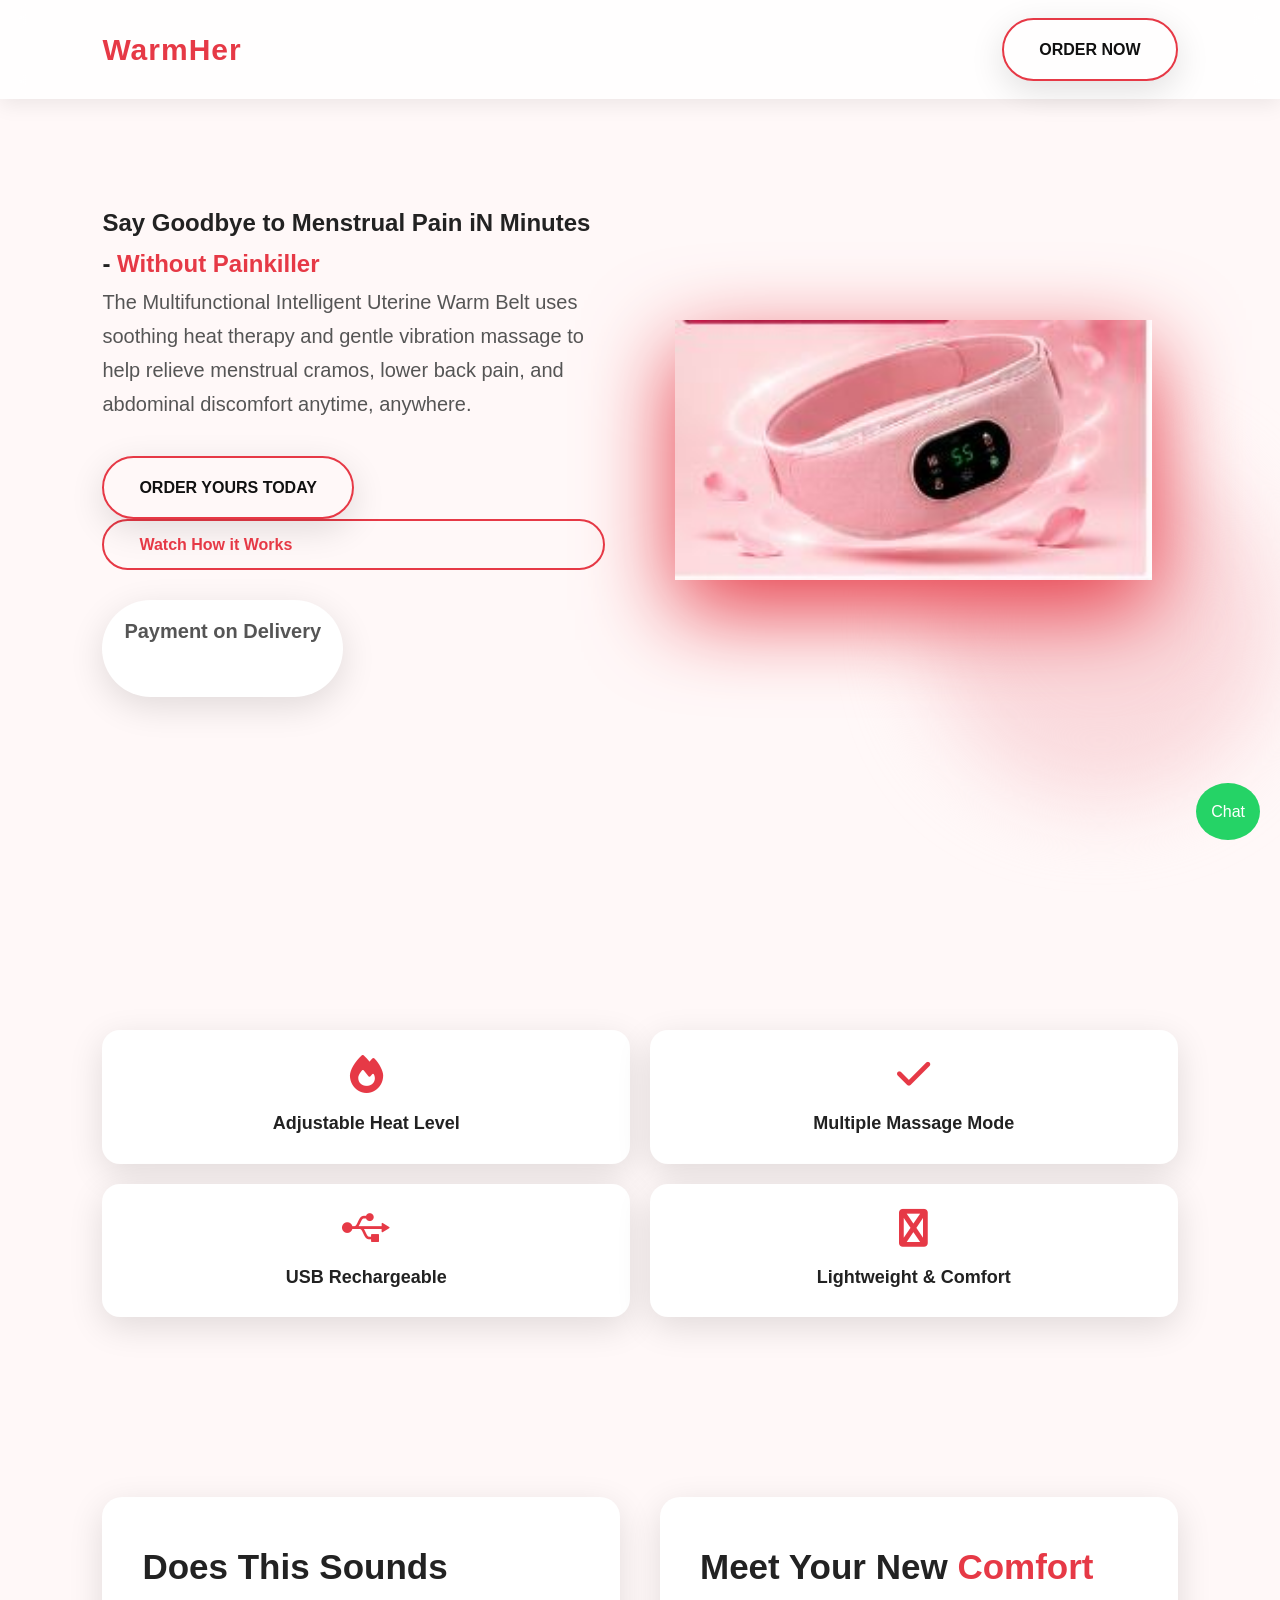
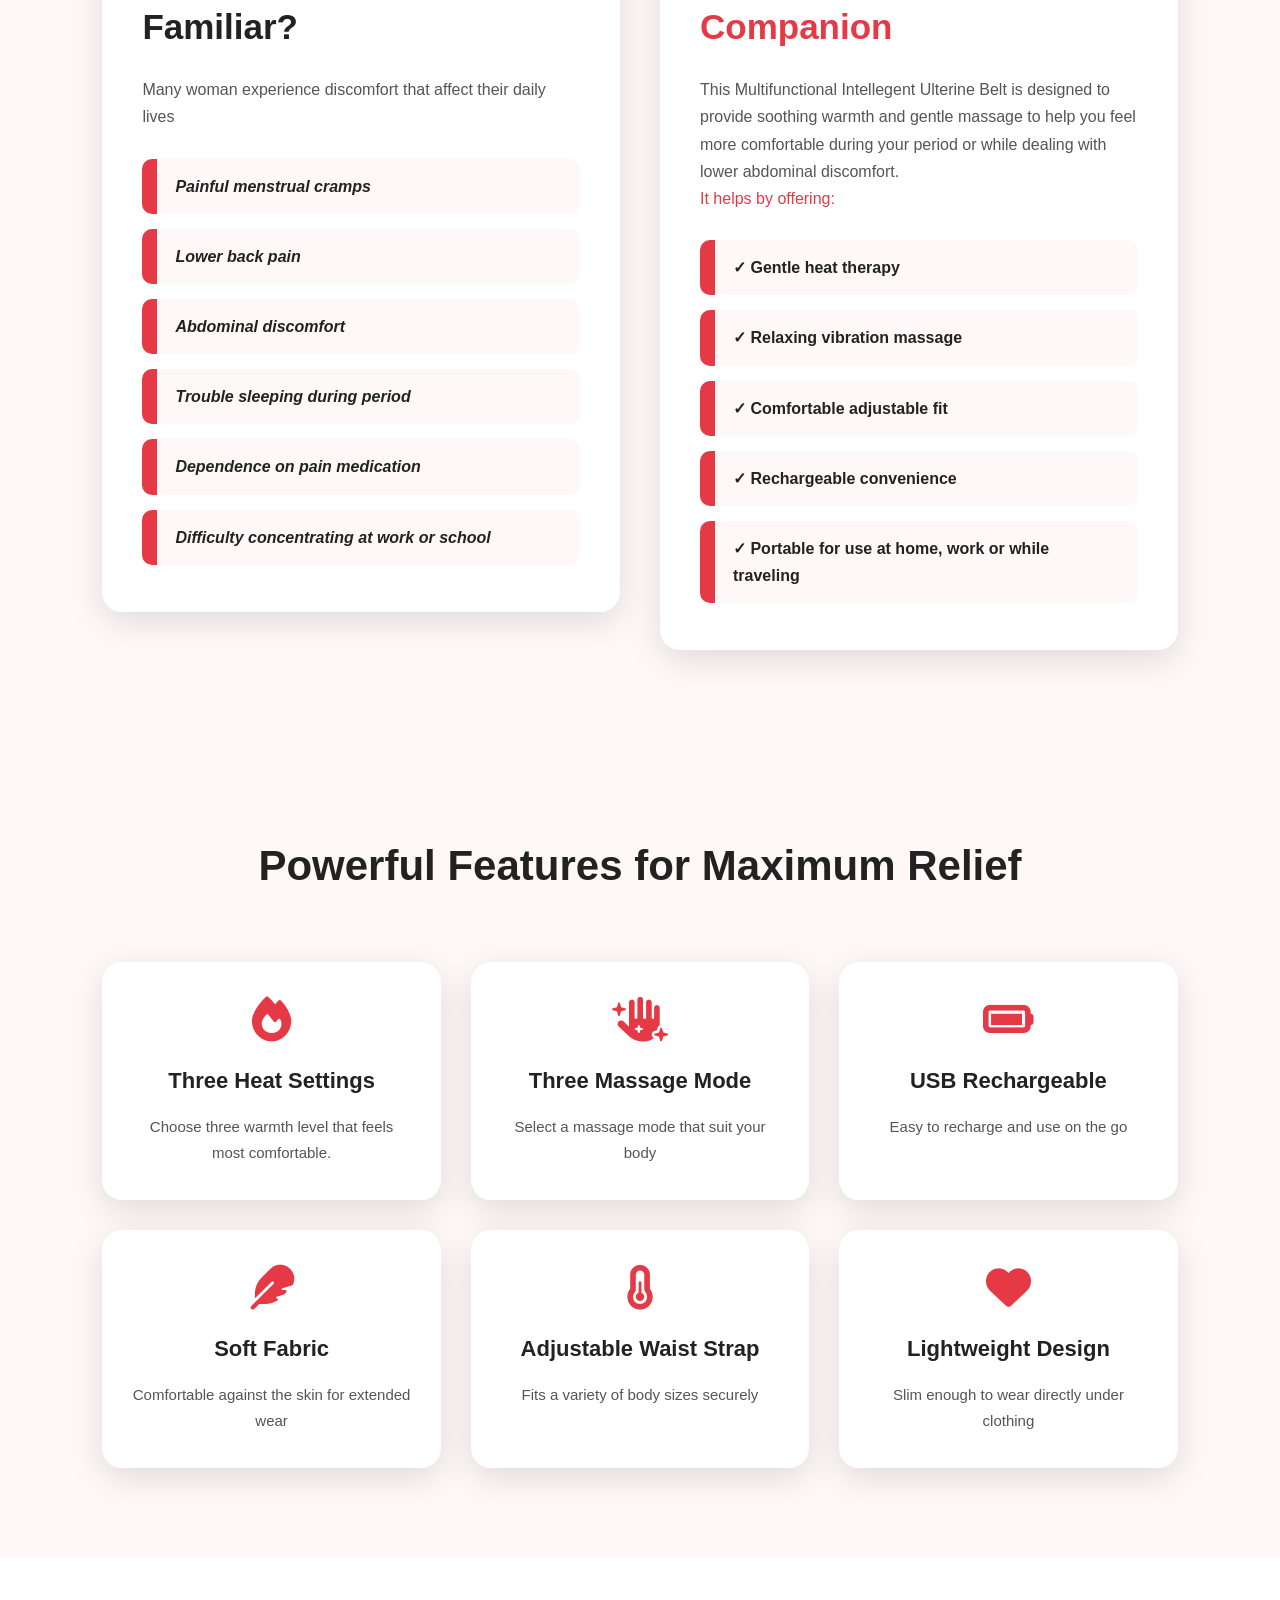
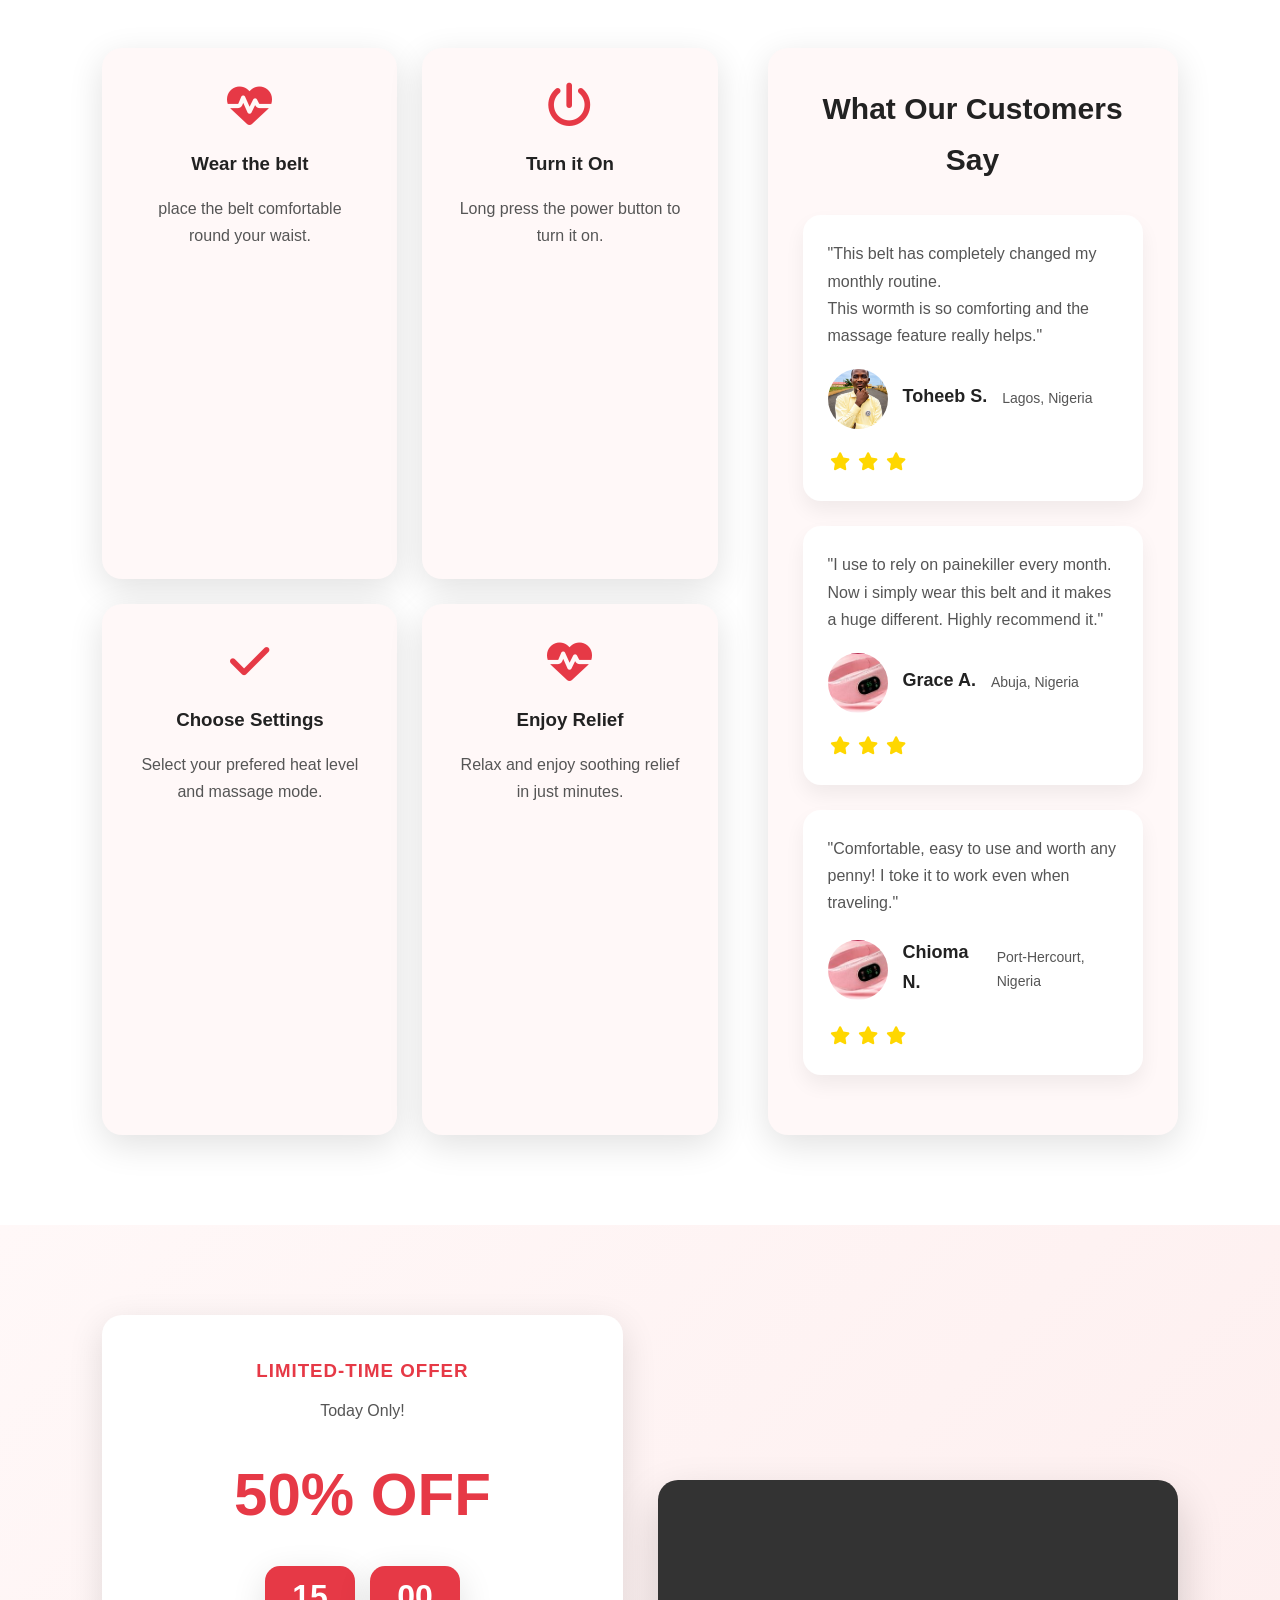
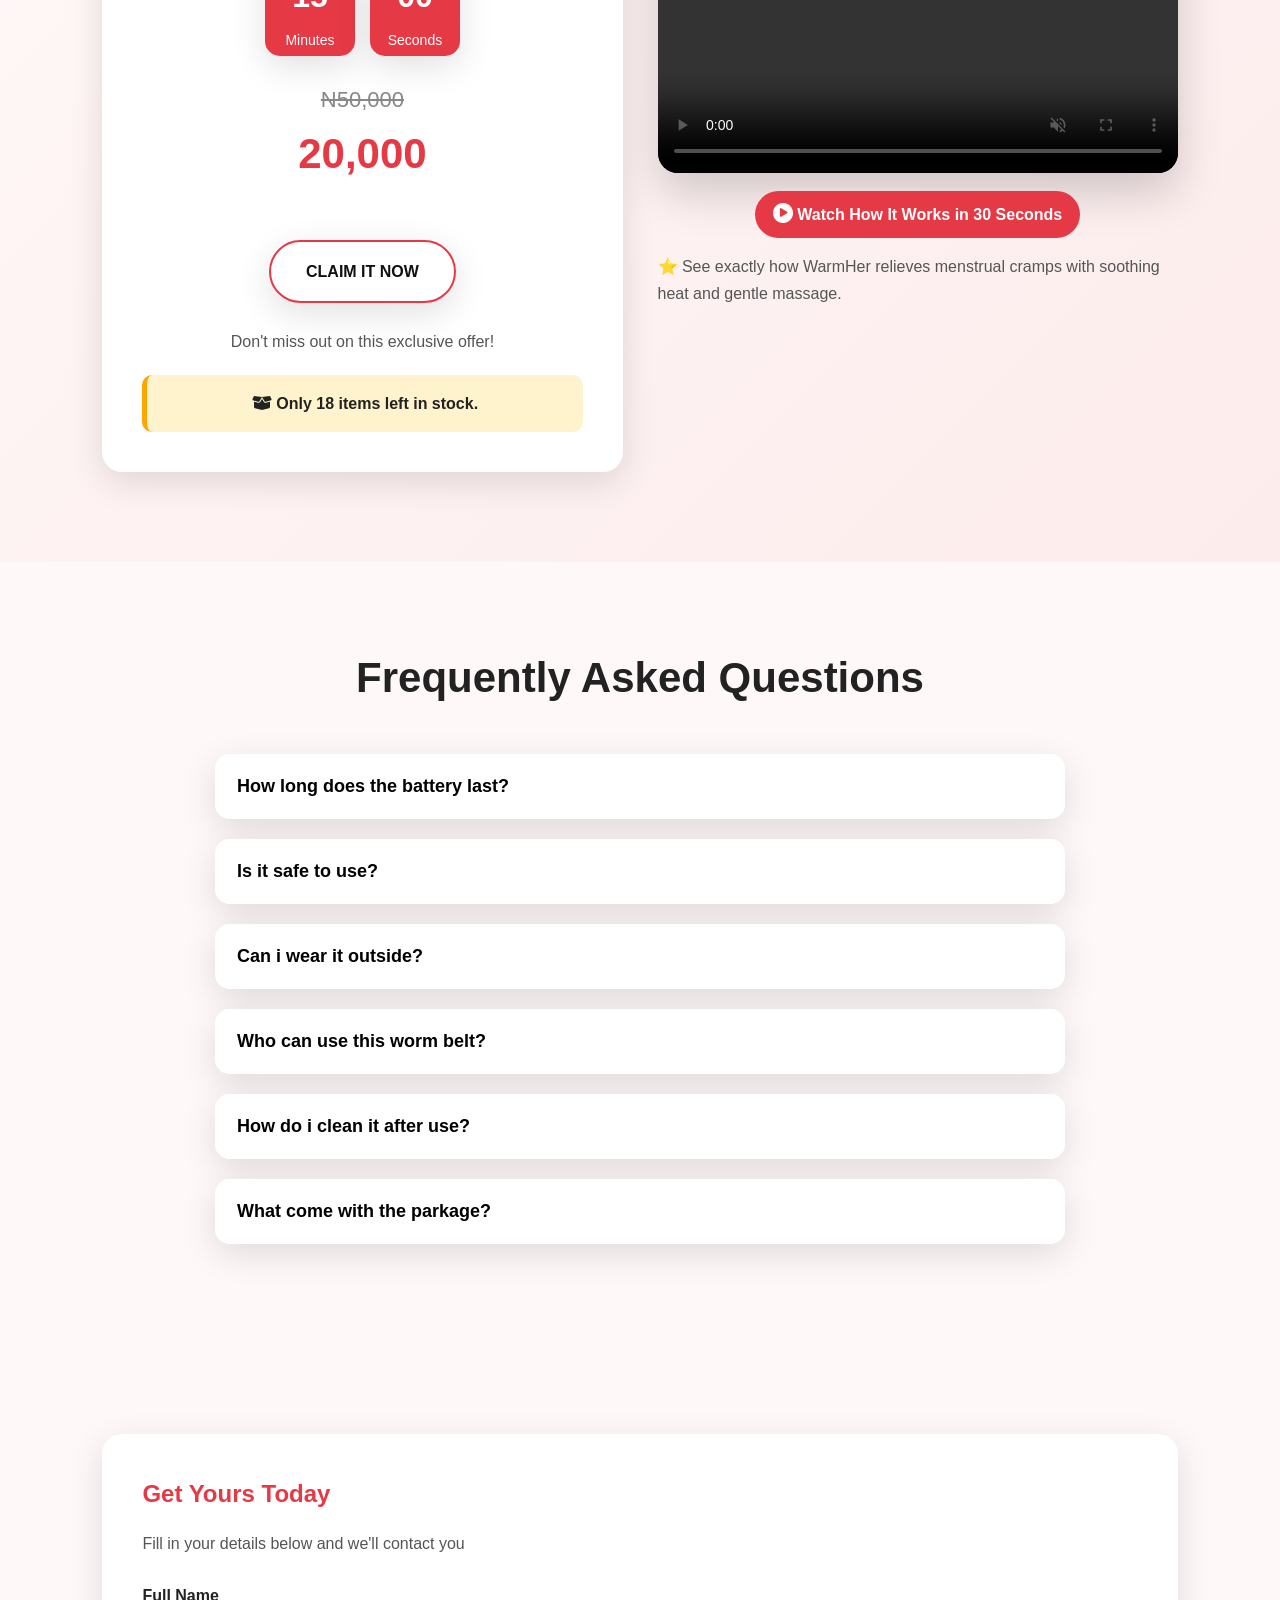
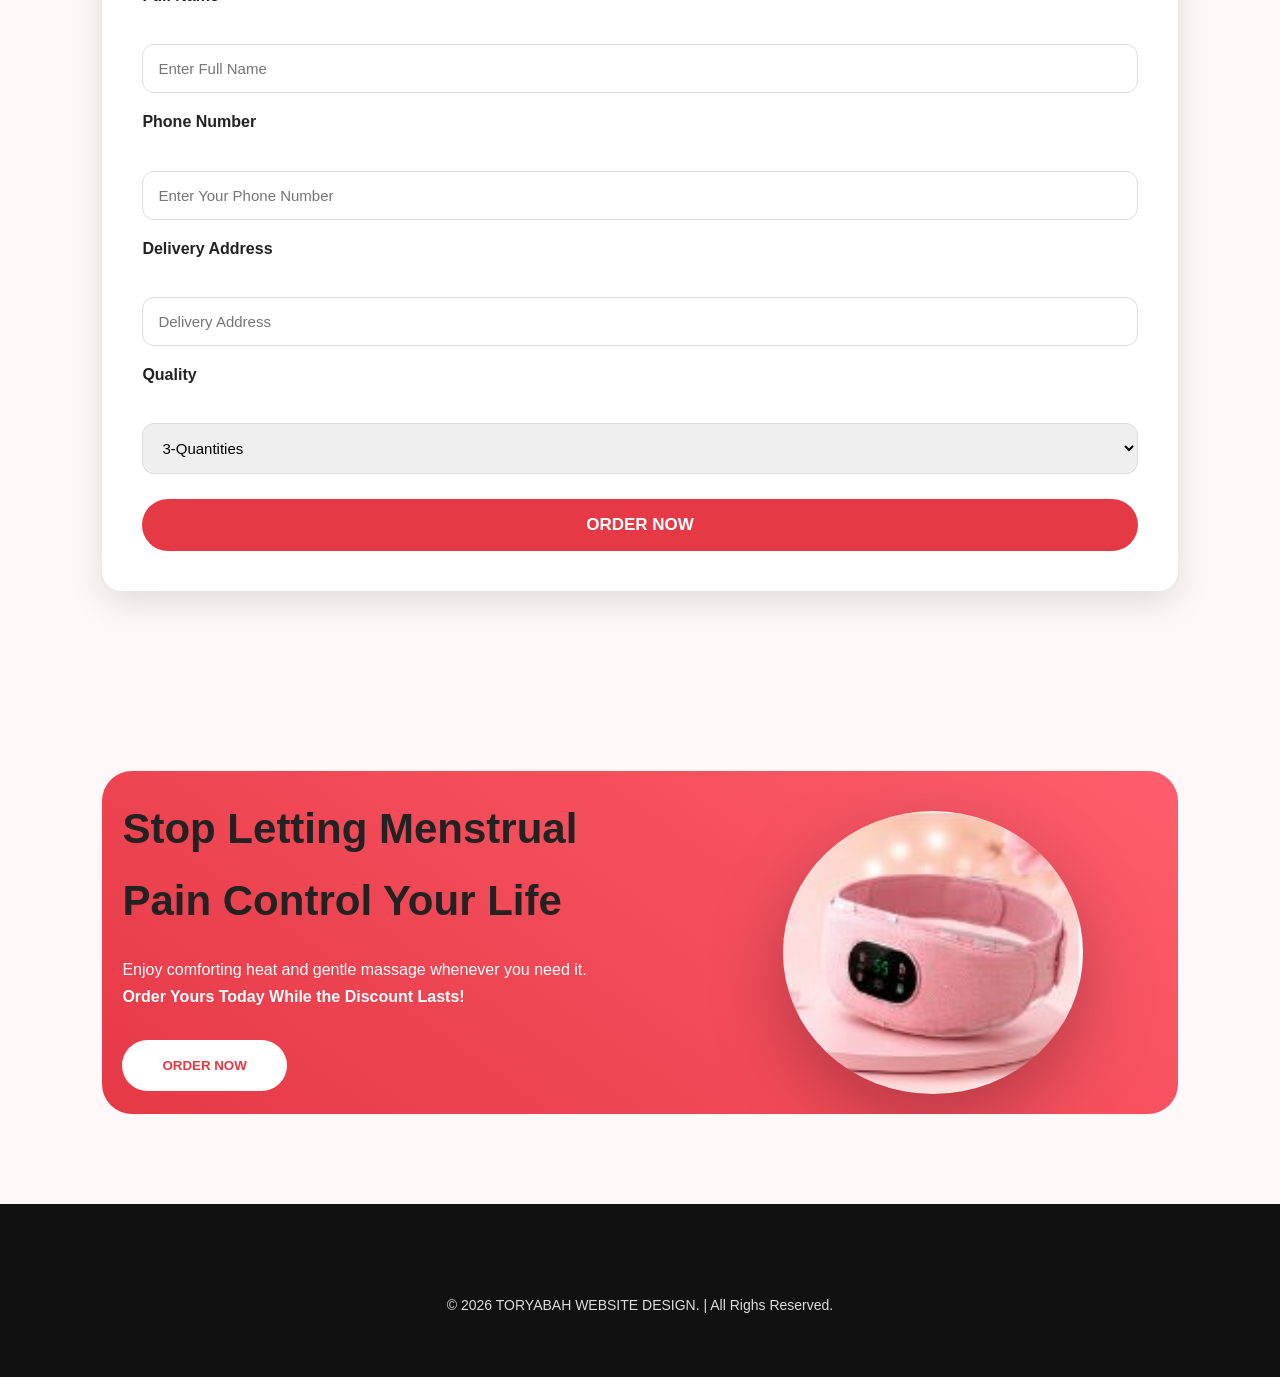
==== index.html @ 65526e38 "upload website" ====
<!DOCTYPE html>
<html lang="en">
<head>
    <meta charset="UTF-8">
    <meta name="viewport" content="width=device-width, initial-scale=1.0">
   <title>Menstrual-Relief</title>
    <link rel="preconnect" href="https://fonts.googleapis.com">
    <link rel="preconnect" href="https://fonts.gstatic.com" crossorigin>
    <link href="https://fonts.googleapis.com/css2?family=Montserrat:wght@300;400;500;600;700;800&display=swap" rel="stylesheet">
    
    <link rel="icon" type="image/png" href="image/belt.JPG">
    <link rel="stylesheet" href="https://cdnjs.cloudflare.com/ajax/libs/font-awesome/6.7.2/css/all.min.css">
    <link rel="stylesheet" href="style.css">
    <link rel="stylesheet" href="count.css">
</head>
<body>
    <!---PRELOADER-->


    <div id="preloader">
        <div class="loader"></div>
        <h2>GET RELIEF</h2>
    </div>


    <header>
        <div class="logo">
            <a href="index.html">WarmHer</a>
            </div>

            <div>
                <a href="#order-form" class="primary-btn">ORDER NOW</a>
            </div>
    </header>

    <!--HERO SECTION-->
    <section class="hero" id="home">

            <div class="hero-container">

                <div class="hero-content">

                    <div>
                        <h1>Say Goodbye to Menstrual Pain iN Minutes - <span>Without Painkiller</span></h1>
                
                
                        <p>
                            The Multifunctional Intelligent Uterine Warm Belt uses soothing heat therapy and gentle vibration
                            massage to help relieve menstrual cramos, lower back pain, and abdominal discomfort anytime, anywhere.
                        </p>

                        <a href="#order-form" class="primary-btn">ORDER YOURS TODAY</a>
                        <a href="#offer-section" class="secondary-btn">Watch How it Works</a>

                        <div class="pay"><p>Payment on Delivery</p></div>
                
                    </div>
               

                    <div class="hero-image">
                        <img src="./image/belt.JPG" alt="Available image">
                        
                     </div>


                 </div>
            </div>
        </div>
    </section>

    <section>
        <div class="features">

                 <div class="feature-box">
                    <i class="fas fa-fire"></i>
                    <h3>Adjustable Heat Level</h3>
                    </div>

                    <div class="feature-box">
                         <i class="fa-solid fa-check"></i>
                        <h3>Multiple Massage Mode</h3>
                    </div>

                    <div class="feature-box">
                        <i class="fab fa-usb"></i>
                        <h3>USB Rechargeable </h3>
                    </div>

                    <div class="feature-box">
                        <i class="fab fa-leaf"></i>
                        <h3>Lightweight & Comfort</h3>
                    </div>

                </div>

    </section>

    <section class="prob-sol" id="problem">

        <div class="probs">

            <div class="problem">
                
                <h2>Does This Sounds Familiar?</h2>

                <p>Many woman experience discomfort that affect their daily lives</p>

                <div><i class="">Painful menstrual cramps</i></div>

                <div><i class="">Lower back pain</i></div>

                <div><i class="">Abdominal discomfort</i></div>

                 <div><i class="">Trouble sleeping during period</i></div>

                <div><i class="">Dependence on pain medication</i></div>
               
                <div><i class="">Difficulty concentrating at work or school</i></div>
            </div>

            <div class="solution">

                <h2>Meet Your New <span>Comfort Companion</span></h2>

                <p>
                    This Multifunctional Intellegent Ulterine Belt is designed to provide soothing warmth 
                    and gentle massage to help you feel more comfortable during your period or while dealing 
                   with lower abdominal discomfort. <br> <span>It helps by offering:</span>
                </p>

                

                <div>✓ Gentle heat therapy</div>

                <div>✓ Relaxing vibration massage</div>
                
                <div>✓ Comfortable adjustable fit</div>

                <div>✓ Rechargeable convenience</div>

                <div>✓ Portable for use at home, work or while traveling </div>
                
            </div>
        </div>
       
    </section>

    <section id="features">

        <h2>Powerful Features for Maximum Relief</h2>

        <div class="features-grid">

            <div class="feature-card">
                    <i class="fas fa-fire"></i>
                    <h3>Three Heat Settings</h3>
                    <p>Choose three warmth level that feels most comfortable.</p>
                </div>

                 <div class="feature-card">
                    <i class="fas fa-hand-sparkles"></i>
                    <h3>Three Massage Mode</h3>
                    <p>Select a massage mode that suit your body</p>
                </div>

                <div class="feature-card">
                    <i class="fa-solid fa-battery-full"></i>
                    <h3>USB Rechargeable </h3>
                    <p>Easy to recharge and use on the go</p>
                </div>

                <div class="feature-card">
                    <i class="fa-solid fa-feather"></i>
                    <h3>Soft Fabric</h3>
                    <P>Comfortable against the skin for extended wear</P>
                </div>

                <div class="feature-card">
                    <i class="fas fa-temperature-half"></i>
                    <h3>Adjustable Waist Strap </h3>
                    <p>Fits a variety of body sizes securely</p>
                </div>

                <div class="feature-card">
                    <i class="fa-solid fa-heart"></i>
                    <h3>Lightweight Design</h3>
                    <p>Slim enough to wear directly under clothing</p>
                </div>
    </section>


    <!--- HOW IT WORKS & TESTIMONIA SECTION-->


    <section class="works" id="review">
        <div class="work">

            <div class="benefit">
                <div class="card">
                    <i class="fas fa-heart-pulse"></i>
                    <h3>Wear the belt</h3>
                    <p>
                        place the belt comfortable round your waist.
                    </p>
                </div>

                <div class="card">
                    <i class="fa-solid fa-power-off"></i>
                    <h3>Turn it On</h3>
                    <p>
                        Long press the power button to turn it on.
                    </p>
                </div>

                <div class="card">
                    <i class="fa-solid fa-check"></i>
                    <h3>Choose Settings</h3>
                    <p>
                        Select your prefered heat level and massage mode.
                    </p>
                </div>

                <div class="card">
                    <i class="fas fa-heart-pulse"></i>
                    <h3>Enjoy Relief</h3>
                    <p>
                        Relax and enjoy soothing relief in just minutes.
                    </p>
                </div>
            </div>

            <div class="testimonia">
                <h3>What Our Customers Say</h3>

                <div class="testimonia-card">
                    <p>
                        "This belt has completely changed my monthly routine. <br>
                        This wormth is so comforting and the massage feature really helps."
                    </p>
                    
                    <div class="image">
                        <img src="./image/My_image.jpg" alt="Available image">
                        <h4>Toheeb S.</h4>
                        <p>Lagos, Nigeria</p>
                    </div>

                    <div class="stars">
                        <i class="fas fa-star"></i>
                        <i class="fas fa-star"></i>
                        <i class="fas fa-star"></i>
                    </div>
                </div>

                <div class="testimonia-card">
                    <p>
                        "I use to rely on painekiller every month. Now i simply wear this belt and it makes
                        a huge different. Highly recommend it."
                    </p>

                    <div class="image">
                        <img src="./image/belt.JPG" alt="Available image">
                        <h4>Grace A.</h4>
                        <p>Abuja, Nigeria</p>
                    </div>

                    <div class="stars">
                        <i class="fas fa-star"></i>
                        <i class="fas fa-star"></i>
                        <i class="fas fa-star"></i>
                    </div>
                </div>

                <div class="testimonia-card">
                    <p>
                        "Comfortable, easy to use and worth any penny! I toke it to work even when traveling."
                    </p>
                    
                    <div class="image">
                        <img src="./image/belt.JPG" alt="Available image">
                        <h4>Chioma N.</h4>
                        <p>Port-Hercourt, Nigeria</p>
                    </div>

                    <div class="stars">
                        <i class="fas fa-star"></i>
                        <i class="fas fa-star"></i>
                        <i class="fas fa-star"></i>
                    </div>
                </div>
            </div>
            
            
        </div>
    </section>
 
       

    
    <!-- OFFER SECTION  -->


    <section id="offer-section">
        <div class="offer-container">

            <div class="pricing" id="order">
            <h3>LIMITED-TIME OFFER</h3>
            <p>Today Only!</p>
            <h1>50% OFF</h1>


            <!--- COUNT-DOWN  TIMER-->


            <div class="timer">

                <div class="time-box">
                    <span id="minutes">15</span>
                    <small>Minutes</small>
                </div>

                <div class="time-box">
                    <span id="seconds">00</span>
                    <small>Seconds</small>
                </div>

            </div>

            <div class="discount">
                <p>N50,000</p>
                <p class="real">20,000</p>
            </div>

            <a href="#order-form" class="primary-btn">CLAIM IT NOW</a>
            <P>Don't miss out on this exclusive offer!</P>

            

             <!---  STOCK COUNT  -->

            <div class="stock-box">

                <i class="fa-solid fa-box-open"></i>

                Only

                <span id="stock">18</span>

                items left in stock.

                </div>
            </div>

            
            <div class="video-box">

                <video controls autoplay muted loop playsinline>

                    <source src="video/Menstrualcare_1.mp4" type="video/mp4">

                </video>

                <div class="video-badge">

                    <i class="fa-solid fa-circle-play"></i>

                    Watch How It Works in 30 Seconds

                </div>


                <p class="video-note">

                    ⭐ See exactly how WarmHer relieves menstrual cramps with soothing heat and gentle massage.

                </p>

             </div>


        </div>
        
    </section>


    <!-- FAQ SECTION  -->

    <section class="faq" id="faq">

    <h2>Frequently Asked Questions</h2>

    <div class="faq-item">
        <button class="faq-question">
            How long does the battery last?
        </button>

        <div class="faq-answer">
            <p>It last for 24 hours.</p>
        </div>
    </div>

    <div class="faq-item">
        <button class="faq-question">
            Is it safe to use?
        </button>

        <div class="faq-answer">
            <p>Yes, it is very safe to use.</p>
        </div>
    </div>

    <div class="faq-item">
        <button class="faq-question">
            Can i wear it outside?
        </button>

        <div class="faq-answer">
            <p>Yes. it is flexible and very light in weight.</p>
        </div>
    </div> 

    <div class="faq-item">
        <button class="faq-question">
            Who can use this worm belt?
        </button>

        <div class="faq-answer">
            <p>A lady on her period.</p>
        </div>
    </div>

        <div class="faq-item">
        <button class="faq-question">
            How do i clean it after use?
        </button>

        <div class="faq-answer">
            <p>Yes. it is flexible and very light in weight.</p>
        </div>
    </div>

        <div class="faq-item">
        <button class="faq-question">
            What come with the parkage?
        </button>

        <div class="faq-answer">
            <p>Yes. it is flexible and very light in weight.</p>
        </div>
    </div>

</section>

                            <!-- ORDER FORM SECTION -->
                             

    <section id="order-form">

            <div class="order-form">
                    <h2>Get Yours Today</h2>
                    <p>Fill in your details below and we'll contact you</p>

                    <form action="https://formsubmit.co/sulaimontoheeb5@gmail.com" method="POST">

                         <input type="hidden" name="_captcha" value="false">

                        <input type="hidden" name="_subject" value="Inquiry from the Menstraul_Pain_Relief">

                        <input type="hidden" name="_next" value="https://toryabah.github.io/my_portfolio/thankyou.html">

                        <label for="full name">Full Name</label> <br>
                        <input name="name" id="name" type="text" autocomplete="given-name" placeholder="Enter Full Name" required> <br>

                        <label for="phone number">Phone Number</label> <br>
                        <input name="phone" id=":phone" type="phone" autocomplete="off" placeholder="Enter Your Phone Number" required> <br>

                        <label for="home address">Delivery Address</label> <br>
                        <input type="address" name="address" placeholder="Delivery Address" required> <br>

                        <label for="Quality">Quality</label><br>

                        <select name="quality" id="">
                            <option value="3">3-Quantities</option>
                            <option value="2">2-Quantites</option>
                            <option value="1">1--Quantity</option>
                        </select>

                        <button type="submit">ORDER NOW</button>

                    </form>
                    
                </div>
    </section>    


    <!-- FOOTER-BANNER SECTION -->

    <section>
            <div class="footer-banner">
                
                
                <div class="text-box">
                    <h3>
                        Stop Letting Menstrual Pain Control Your Life
                    </h3>
                    <p>
                        Enjoy comforting heat and gentle massage whenever you need it. <br>
                        <b>Order Yours Today While the Discount Lasts!</b>
                    </p>
                    <button><a href="#order-form">ORDER NOW</a></button>
                </div>

                <div class="image"><img src="./image/belt2.JPG" alt=""></div>
            </div>
    </section>



    <!--FOOTER SECTION-->


        <footer class="footer">
            <div class="footer-content">
           <!-- <a href="index.html"> <img src="./image/belt.JPG" alt="Logo Avalaibility"></a>
            <p>
                Transforming Ideas Into Digital Success.  
            </p> -->


            <p class="copyright">
                &copy; 2026 TORYABAH WEBSITE DESIGN. | All Righs Reserved.
            </p>
            </div>
        </footer>

        <a href="https://wa.me/+2348142715428" 
                style="position:fixed;bottom:60px;right:20px;
                background:#25D366;color:white;
                padding:15px;border-radius:50%;">
                Chat
            </a>

            <script src="script.js"></script>
</body>
</html>
---- style.css ----
/* RESET */

*{
    margin:0;
    padding:0;
    box-sizing:border-box;
    scroll-behavior:smooth;
}

:root{
    --primary:#E63946;
    --secondary: #FADADD;
    --accent:#FFB703;
    --dark: #222;
    --white: #fff;
    --text: #555;
    --shadow: 0 10px 35px rgba(0,0,0,.12);
    --radius: 18px;
}

body{
font-family: 'Monstserrat',sans-serif;
background: #fff8f8;
color: var(--dark);
overflow-x: hidden;
line-height: 1.7;
}

img{
    width: 100%;
    display: block;
}

a{
    text-decoration: none;
}

section{
    padding: 90px 8%;
}

h1,h2,h3{
    font-weight: 700;
}

p{
    color: var(--text);
}


/* BUTTON */

.primary-btn{
    display: inline-block;
    border: 2px solid var(--primary);
    color: #111;
    padding: 16px 35px;
    border-radius: 50px;
    font-weight: 700;
    transition: .4s;
    box-shadow: var(--shadow);
}
.primary-btn:hover{
    transform: translateY(-5px);
    background: #c71d2c;
}

.secondary-btn{
    display: block;
    border: 2px solid var(--primary);
    color: var(--primary);
    padding: 10px 35px;
    border-radius: 50px;
    font-weight: 700;
    transition: .4s;
}
.secondary-btn:hover{
    background: var(--primary);
    color: #fff;
}




/* HEARDER */

header {
    position: fixed;
    top: 0;
    left: 0;
    width: 100%;
    padding: 18px 8%;
    display: flex;
    justify-content: space-between;
    align-items: center;
    background: rgba(255,255,255,.85);
    backdrop-filter: blur(12px);
    z-index: 1000;
    box-shadow: 0 5px 20px rgba(0,0,0,.8);
}

.logo a{
    font-size: 30px;
    color: var(--primary);
    font-weight: 800;
    letter-spacing: 1px;
}

hearder button{
    background: var(--primary);
    color: #fff;
    border: none;
    padding: 14px 30px;
    border-radius: 50px;
    cursor: pointer;
    font-size: 15px;
    font-weight: 700;
    transition: .3s;
}

header button:hover{
    background: #b91524;
}



/* HERO */

.hero {
    min-height: 100vh;

    background: linear-gradient(255,248,248,.93),rgba(255,248,248,.92),url(./image/fav-icon.png);

    background-size: cover;
    background-position: center;

    display: flex;
    align-items: center;
}

/* .hero-overlay{
    width: 100%;
}  */

.hero-content{
    display: grid;
    grid-template-columns: repeat(2,1fr);
    gap: 70px;
    align-items: center;
    flex-direction:column;

} 



.hero-content span{
    color: var(--primary);
}

.hero-content p{
    font-size: 20px;
    margin-bottom: 35px;
}

.hero-btn{
    display: flex;
    gap: 20px;
    flex-wrap: wrap;
}

.pay{
    margin-top: 30px;
    display: inline-block;
    background: #fff;
    padding: 14px 22px;
    border-radius: 50px;
    box-shadow: var(--shadow);
    color: var(--primary);
    font-weight: 700;
}


/*HERO IMAGE*/

.hero-image{
    position: relative;
}

.hero-image img{
    width: 95%;
    animation: float 4s ease-in-out infinite;
    filter: drop-shadow(0 30px 45px rgba(230,57,70.25));
}

.hero-image::before{

    content: "";
    position: absolute;
    width: 350px;
    height: 350px;
    background: #FADADD;
    border-radius: 50%;
    z-index: -1;
    left: 50%;
    top: 50%;
    transform: translateY(-50%,-50%);
    filter: blur(40px);
}

@keyframes float{
    0%{
        transform: translateY(0);
    }
    50%{
        transform: translateY(-18px);
    }
    100%{
        transform: translateY(0);
    }
}

/* FEATURE BOX*/

.features{
    display: grid;
    grid-template-columns: repeat(2,1fr);
    gap: 20px;
    margin-top: 40px;
}

.feature-box{
    background: #fff;
    padding: 25px;
    border-radius: 18px;
    text-align: center;
    box-shadow: var(--shadow);
    transition: .4s;
}

.feature-box:hover{
    transform: translateY(-8px);
}

.feature-box i{
    font-size: 38px;
    color: var(--primary);
    margin-bottom: 15px;
}
.feature-box h3{
    font-size: 18px;
}


/* PROBLEM & SOLUTION SECTION */

.pro-sol{
    background: #fff;
}

.probs{
    display: grid;
    grid-template-columns: repeat(2,1fr);
    gap: 40px;
    align-items: start;
}

.problem,
.solution{
    background: #fff;
    padding: 40px;
    border-radius: 20px;
    box-shadow: var(--shadow);
}

.problem h2,
.solution h2{
    font-size: 35px;
    margin-bottom: 20px;
}

.solution span{
    color: var(--primary);
}

.problem p,
.solution p{
    margin-bottom: 20px;
}

.problem div,
.solution div {
    margin: 15px 0;
    padding: 14px 18px;
    background: #fff8f8;
    border-left: 15px solid var(--primary);
    border-radius: 10px;
    font-weight: 600;
    transition: .3s;
}

.problem div,
.solution div {
    transform: translateY(8px);
}


/* FEATURES SECTION */

#features{
    background: #fff8f8;
    text-align: center;
}

#features h2{
    font-size: 42px;
    margin-bottom: 60px;
}

.features-grid{
    display: grid;
    grid-template-columns: repeat(3,1fr);
    gap: 30px;
}

.feature-card{
    background: #fff;
    padding: 35px 30px;
    border-radius: 20px;
    box-shadow: var(--shadow);
    transition: .4s;
}

.feature-card:hover{
    transform: translateY(-10px);
}

.feature-card i{
    font-size: 45px;
    color: var(--primary);
    margin-bottom: 20px;
}

.feature-card h3{
    margin-bottom: 15px;
    font-size: 22px;
}

.feature-card p{
    font-size: 15px;
}

/* HOW IT WORKS */
.works{
    background: #fff;
}

.work{
    display: grid;
    grid-template-columns: 1.2fr .8fr;
    gap: 50px;
}

.benefit{
    display: grid;
    grid-template-columns: repeat(2,1fr);
    gap: 25px;
}

.card{
    background: #fff8f8;
    padding: 35px;
    border-radius: 20px;
    text-align: center;
    box-shadow: var(--shadow);
    transition: .4s;
}

.card:hover{
    background: var(--primary);
    color: #fff;
    transform: translateY(-8px);
}

.card:hover p{
    color: #fff;
}

.card i{
    font-size: 45px;
    color: var(--primary);
    margin-bottom: 20px;
}

.card:hover i{
    color: #fff;
}

.card h3{
    margin-bottom: 15px;
}



            /* TESTIMONIA */


.testimonia{
    background: #fff8f8;
    padding: 35px;
    border-radius: 20px;
    box-shadow: var(--shadow);
}

.testimonia h3{
    text-align: center;
    margin-bottom: 30px;
    font-size: 30px;
}

.testimonia-card{
    background: #fff;
    padding: 25px;
    border-radius: 18px;
    margin-bottom: 25px;
    transition: .4s;
    box-shadow: 0 10px 20px rgba(0,0,0,.06);
}

.testimonia-card:hover{
    transform: translateY(-8px);
}

.testimonia-card i{
    color: #FFB703;
    font-size: 18px;
    margin: 15px 0;
}

.image{
    display: flex;
    align-items: center;
    gap: 15px;
    margin-top: 20px;

}

.image img{
    width: 60px;
    height: 60px;
    border-radius: 50%;
    object-fit: cover;
}

.image h4{
    margin-bottom: 5px;
    font-size: 18px;

}

.image p{
    font-size: 14px;
}


.stars{
    margin-top:20px;
}

.stars i{
    color:#FFD700;
    font-size:18px;
    margin:0 2px;
}


                /* OFFER  SECTION */


#offer-section{
    background: linear-gradient(135deg,#fff8f8,#fdecec);
}

.offer-container{
    display: grid;
    grid-template-columns: 1fr 1fr ;
    gap: 35px;
    align-items: center;

}

.pricing{
    background: #fff;
    padding: 40px;
    border-radius: 20px;
    text-align: center;
    box-shadow: var(--shadow);

}

.pricing h3{
    color: var(--primary);
    margin-bottom: 10px;
    letter-spacing: 1PX;

}

.pricing h1{

    font-size: 60px;
    color: var(--primary);
    margin: 20px 0;

}

.discount{
    margin: 25px 0;
}

.discount p:first-child{
    text-decoration: line-through;
    color: #888;
    font-size: 22px;
}

.discount .real{
    color: var(--primary);
    font-size: 42px;
    font-weight: 800;

}

.pricing .primary-btn{
    margin: 25px 0;

}


/*==================================
PRODUCT VIDEO
===================================*/

.video-box{

    display:flex;
    flex-direction:column;

    align-items:center;

}

.video-box video{

    width:100%;
    max-width:380px;

    border-radius:20px;

    box-shadow:0 20px 45px rgba(0,0,0,.18);

}

.video-badge{

    margin-top:18px;

    background:#E63946;

    color:#fff;

    padding:12px 25px;

    border-radius:50px;

    font-weight:600;

    display:flex;

    align-items:center;

    gap:10px;

    animation:pulse 1.5s infinite;

    cursor:pointer;

}

.video-badge i{

    font-size:20px;

}


/*==================================
This creates a beautiful pink glowing background behind the video.
===================================*/

.video-box::before{

    content:"";

    position:absolute;

    width:300px;

    height:300px;

    background:#fadadd;

    border-radius:50%;

    filter:blur(70px);

    z-index:-1;

}


.video-box video{

    width:100%;

    max-width:520px;

    aspect-ratio:16/9;

}

/* VIDEO BADGE */

.video-badge{

    background:#E63946;

    color:#fff;

    padding:10px 18px;

    border-radius:50px;

    display:inline-block;

    margin-bottom:15px;

    font-weight:700;

    animation:pulse 1.5s infinite;

}

@keyframes pulse{

    0%{
        transform:scale(1);
        box-shadow:0 0 0 0 rgba(230,57,70,.5);
    }

    70%{
        transform:scale(1.05);
        box-shadow:0 0 0 15px rgba(230,57,70,0);
    }

    100%{
        transform:scale(1);
        box-shadow:0 0 0 0 rgba(230,57,70,0);
    }

}




                    /* ORDER FORM */

.order-form{
    background: #fff;
    padding: 40px;
    border-radius: 20px;
    box-shadow: var(--shadow);

}

.order-form h2{

    color: var(--primary);
    margin-bottom: 15px;

}

.order-form p{
    margin-bottom: 25px;
}

.order-form label{
    display: block;
    margin-top: 15px;
    margin-bottom: 8px;
    font-weight: 600;

}


.order-form input,
.order-form select{

    width: 100%;
    padding: 15px;
    border: 1px solid #ddd;
    border-radius: 12px;
    outline: none;
    transform: .3s;
    font-size: 15px;

}

.order-form button{
    width: 100%;
    margin-top: 25px;
    padding: 16px;
    background: var(--primary);
    color: #fff;
    border: none;
    border-radius: 50px;
    cursor: pointer;
    font-size: 17px;
    font-weight: 700;
    transition: .3s;

}

.order-form button:hover{
    background: #c91d2d;
    transform: translateY(-3px);

}


/* FAQ */

.faq{
    padding:80px 10%;
    
}

.faq h2{
    text-align:center;
    margin-bottom:40px;
    font-size: 42px;
}

.faq-item{
    max-width: 850px;
    margin: 20px auto;
    background: #fff;
    border-radius:15px;
    overflow: hidden;
    box-shadow: var(--shadow);

}

.faq-question{
    width:100%;
    padding: 22px;
    border:none;
    background:#fff;
    text-align: left;
    cursor:pointer;
    font-size:18px;
    font-weight: 700;

}

.faq-answer{
    max-height:0;
    overflow:hidden;
    transition:.4s ease;
}

.faq-answer p{
    padding:0 22px 22px;
}

.faq-item.active .faq-answer{

    max-height: 250px;

}


/* FOOTER BANNER */

.footer-banner{
    display: grid;
    grid-template-columns: 45% 55%;
    gap: 60px;
    align-items: center;

    background: linear-gradient(35deg,#E63946,#ff5d6d);

     padding:20px;
    border-radius:30px;

    overflow:hidden;

}

.footer-banner h3{
    font-size: 42px;
    margin-bottom: 20px;
}

.footer-banner p{

    color: #fff;
    margin-bottom: 30px;

}


.footer-banner .image{

    display:flex;
    justify-content:center;
    align-items:center;

}

.footer-banner .image img{
    width:100%;
    max-width:300px;
    height:auto;
    object-fit:contain;
    transform:scale(1);
    filter:drop-shadow(0 25px 35px rgba(0,0,0,.25));
    animation:float 4s ease-in-out infinite;
}

.footer-banner button{
    padding: 18px 40px;
    background: #fff;
    border: none;
    border-radius: 50px;
    cursor: pointer;

}

.footer-banner button a{
    color: var(--primary);
    font-weight: 700;

}


/* FOOTER SECTION */

.footer{
    background: #111;
    color: #fff;
    text-align: center;
    padding: 60px 8%;

}

.footer img{
    width: 90px;
    margin: auto;
    margin-bottom: 20px;

}

.footer p{
    color: #ddd;

}

.copyright{
    margin-top: 30px;
    font-size: 14px;
}



/*========================================
 RESPONSIVE
========================================*/

@media(max-width:992px){

.hero-container,
.probs,
.work,
.offer-container,
.footer-banner{

    grid-template-columns:1fr;

}

.features-grid{

    grid-template-columns:repeat(2,1fr);

}

.benefit{

    grid-template-columns:repeat(2,1fr);

}

.hero-content h1{

    font-size:45px;

}

.video-box{

    margin:30px auto;

}

.video-box video{

    max-width:500px;

}

}

@media(max-width:768px){

section{

    padding:70px 5%;

}

.hero{

    text-align:center;

}

.hero-content h1{

    font-size:36px;

}

.hero-content p{

    font-size:17px;

}

.hero-btn{

    justify-content:center;

}

.features{

    grid-template-columns:1fr;

}

.features-grid{

    grid-template-columns:1fr;

}

.benefit{

    grid-template-columns:1fr;

}

.footer-banner{

    text-align:center;
    padding:40px;

}

.footer-banner h3{

    font-size:32px;

}

}
---- count.css ----
/* PRELOADER */

#preloader{
    position:fixed;
    top:0;
    left:0;
    width:100%;
    height:100vh;
    background: var(--primary);
    display:flex;
    justify-content:center;
    align-items:center;
    flex-direction:column;
    z-index:9999;
}

.loader{
    width:70px;
    height:70px;
    border:6px solid #fff;
    border-top:6px solid #F59E0B;
    border-radius:50%;
    animation:spin 1s linear infinite;
}

#preloader h2{
    color:#fff;
    margin-top:20px;
    letter-spacing:3px;
}

@keyframes spin{
    100%{
        transform:rotate(360deg);
    }
}


/*==============================
BACK TO TOP ARROW BUTTON
===============================*/

.top-btn{

    position:fixed;
    right:25px;
    bottom:25px;
    width:55px;
    height:55px;
    border:none;
    border-radius:50%;
    background:#E63946;
    color:#fff;
    font-size:20px;
    cursor:pointer;
    box-shadow:0 10px 30px rgba(0,0,0,.2);

    opacity:0;
    visibility:hidden;

    transition:.4s;

    z-index:999;

}

.top-btn.show{

    opacity:1;
    visibility:visible;

}

.top-btn:hover{

    transform:translateY(-6px);

}

/*==================================
 EVERGREEN COUNTDOWN TIMER
===================================*/

.countdown{

    margin:30px 0;
    text-align:center;

}

.countdown h4{

    margin-bottom:20px;
    color:var(--primary);
    font-size:22px;

}

.timer{

    display:flex;
    justify-content:center;
    gap:15px;
    flex-wrap:wrap;

}

.time-box{

    width:90px;
    height:90px;
    background:#E63946;
    color:#fff;
    border-radius:15px;

    display:flex;
    flex-direction:column;
    justify-content:center;
    align-items:center;

    box-shadow:var(--shadow);

}

.time-box span{

    font-size:32px;
    font-weight:700;

}

.time-box small{

    margin-top:5px;
    font-size:14px;

}

/*==================================
 STORK COUNTDOWN 
===================================*/

.stock-box{

margin-top:20px;

padding:15px;

background:#FFF3CD;

border-left:5px solid orange;

font-weight:bold;

border-radius:10px;

}
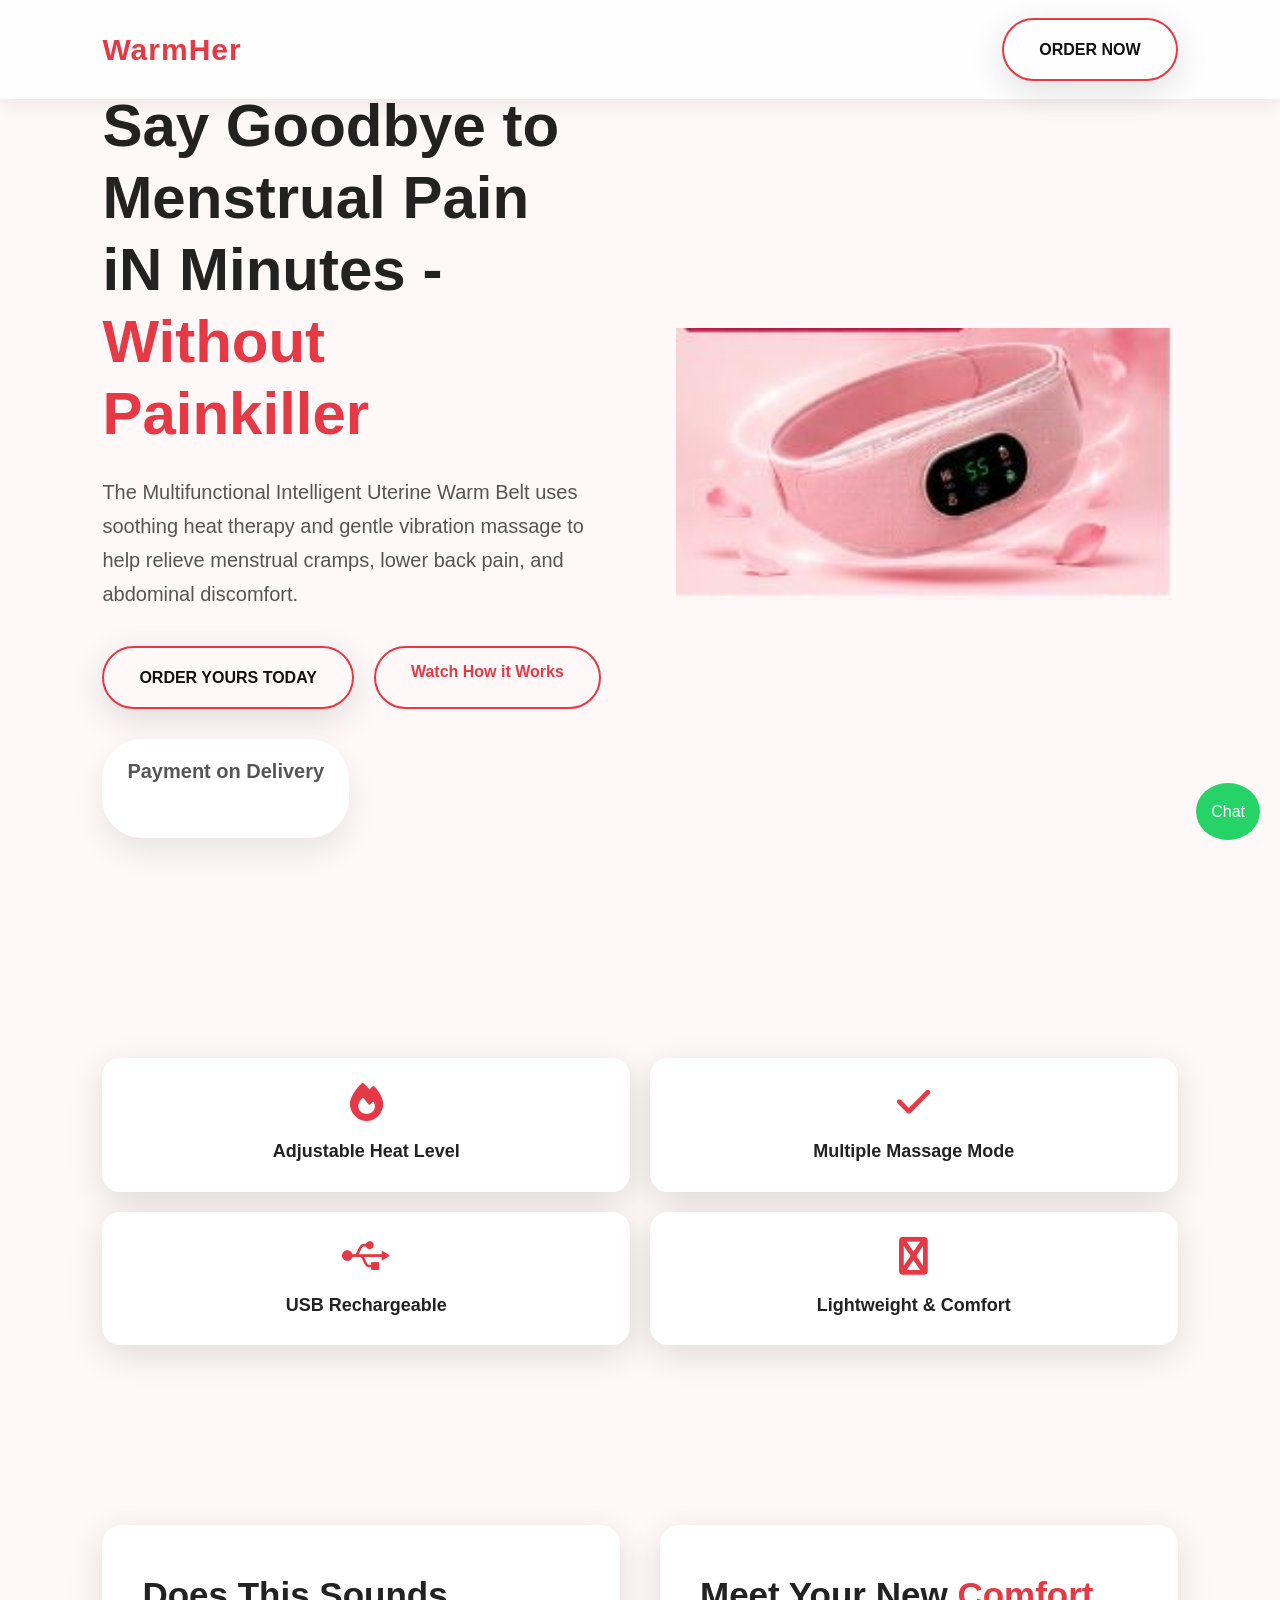
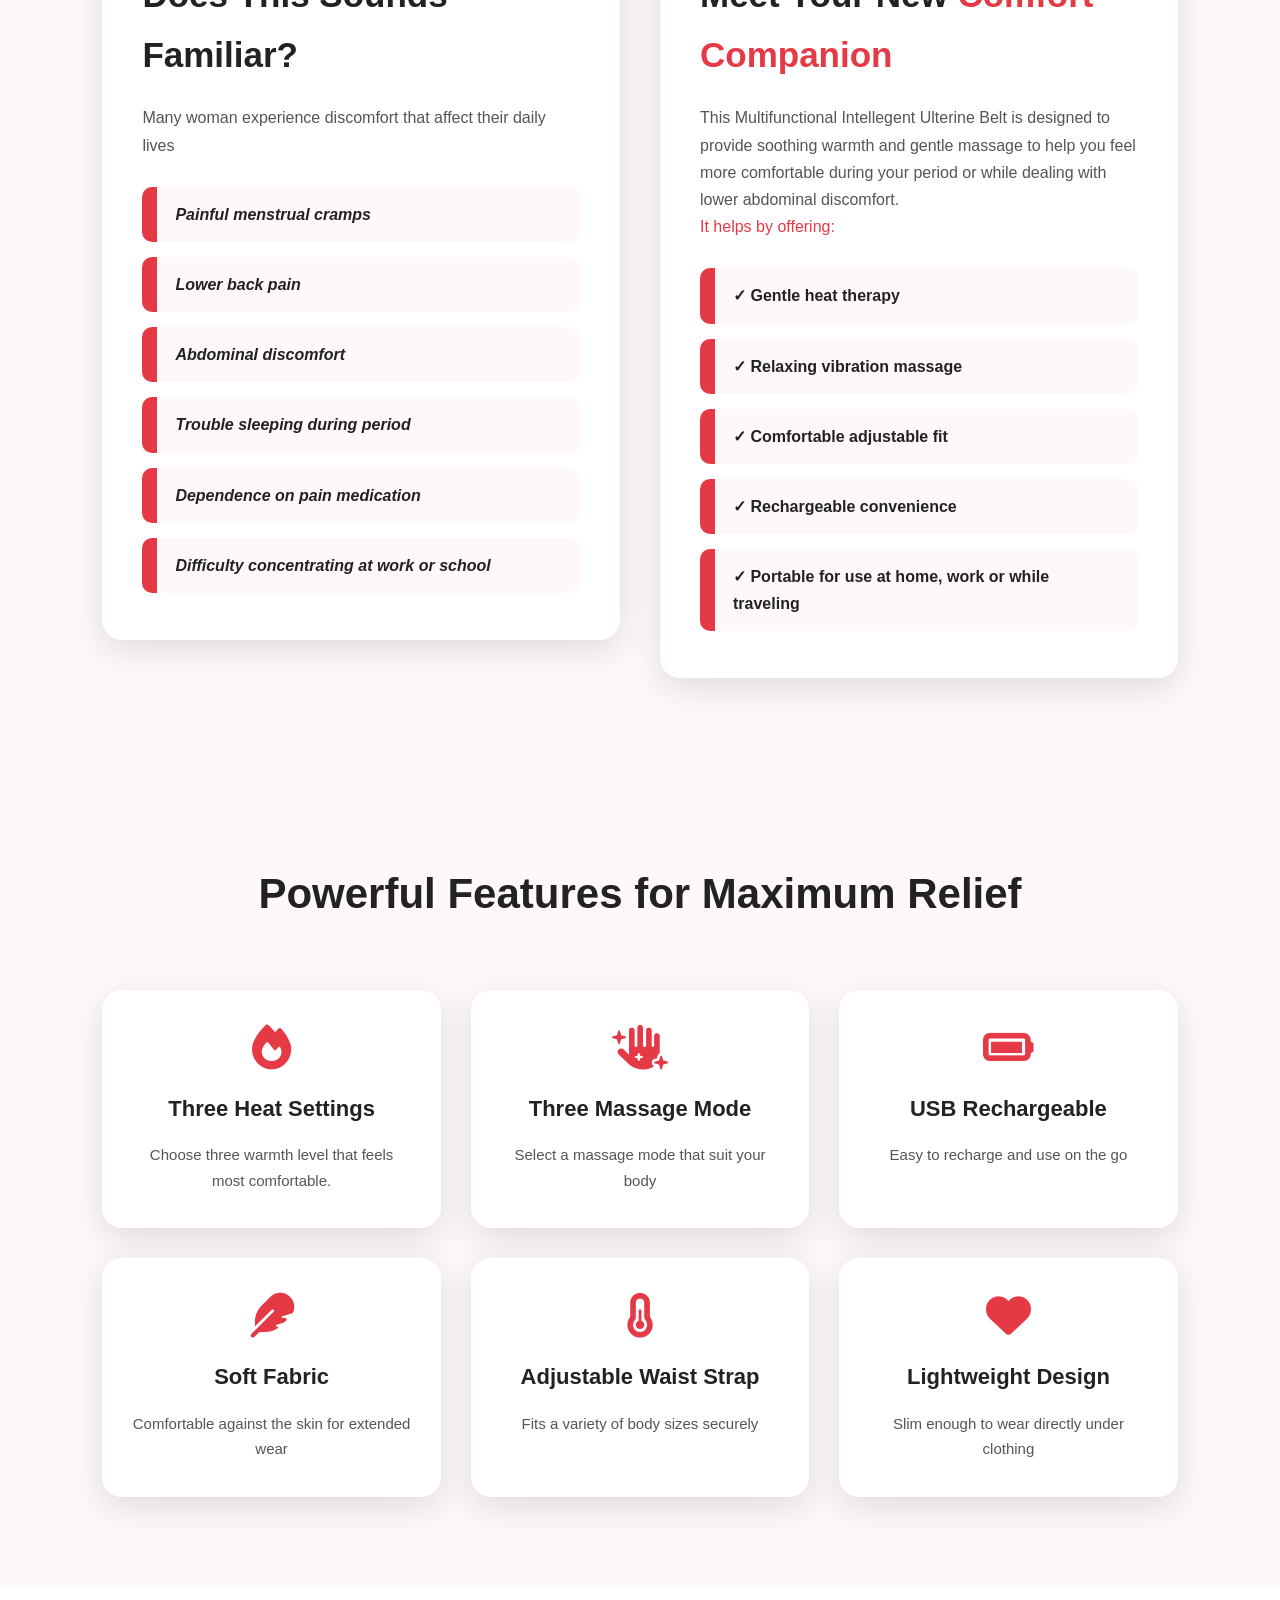
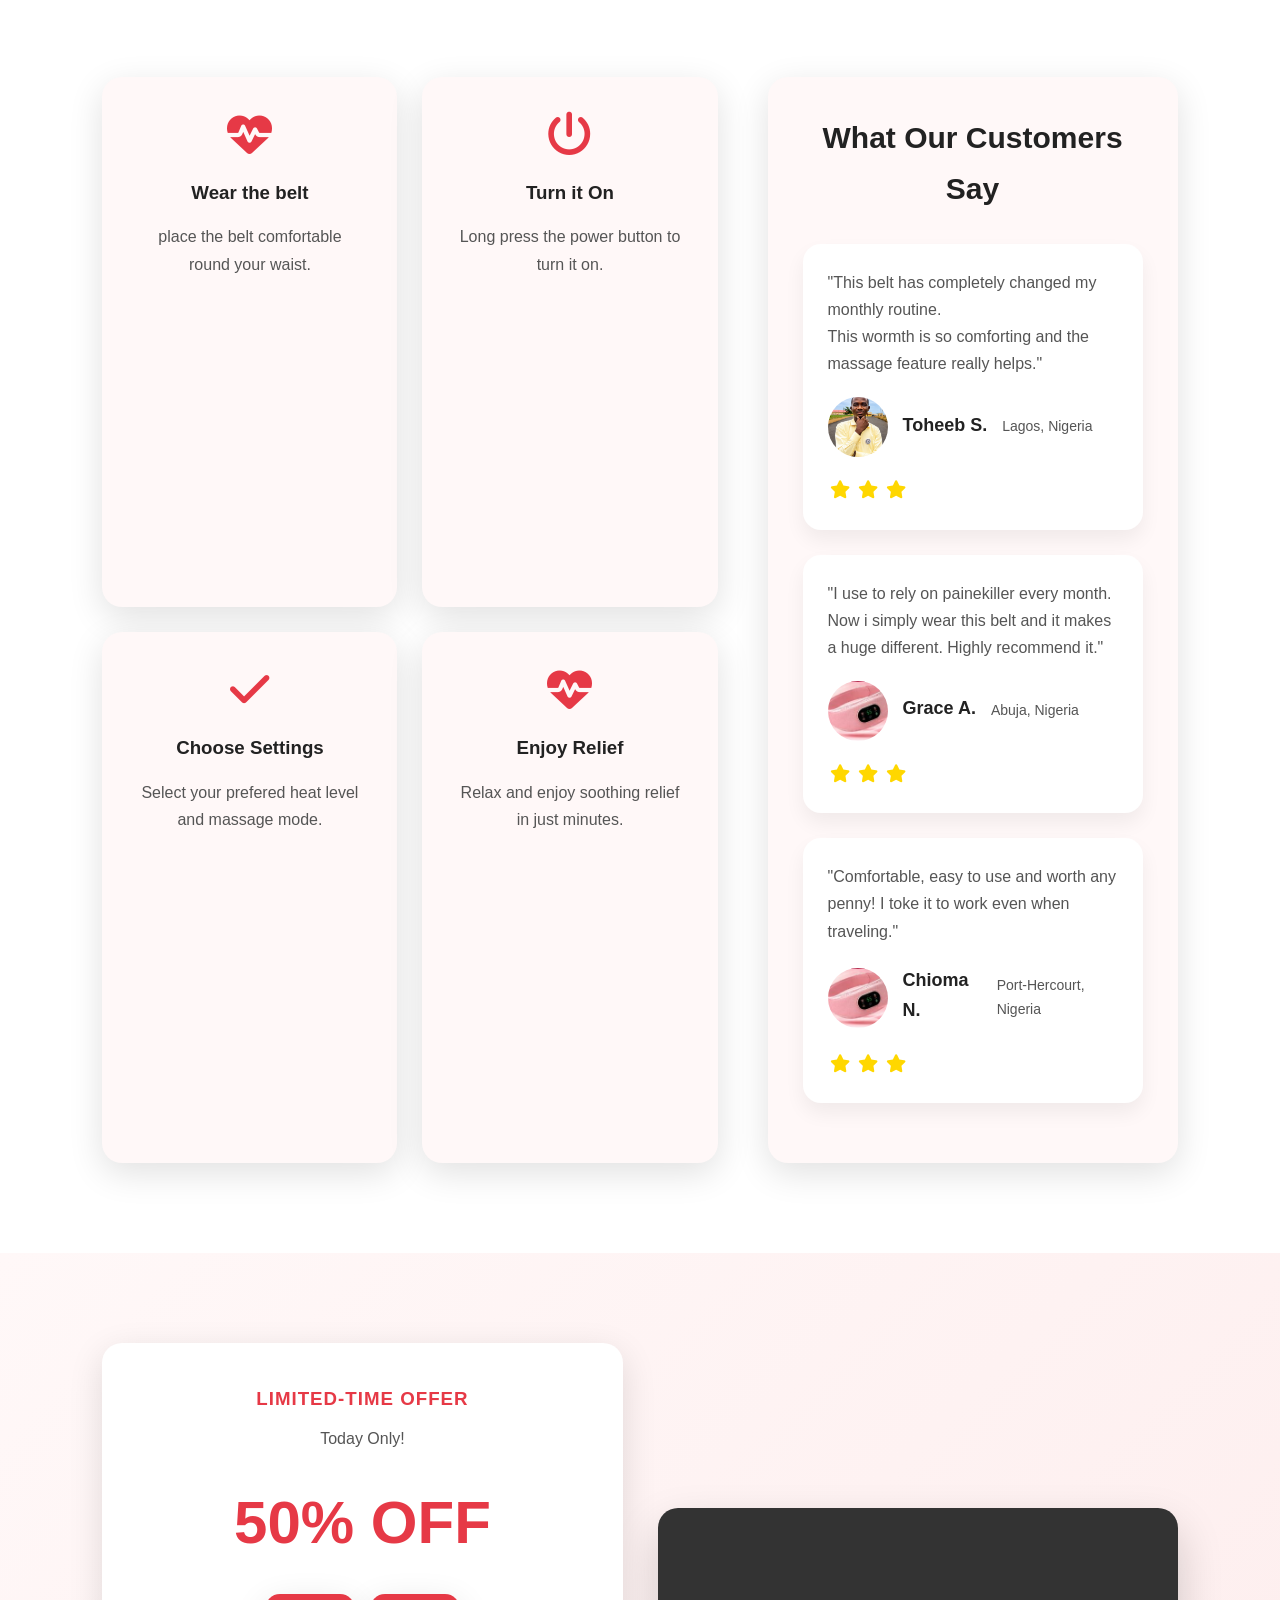
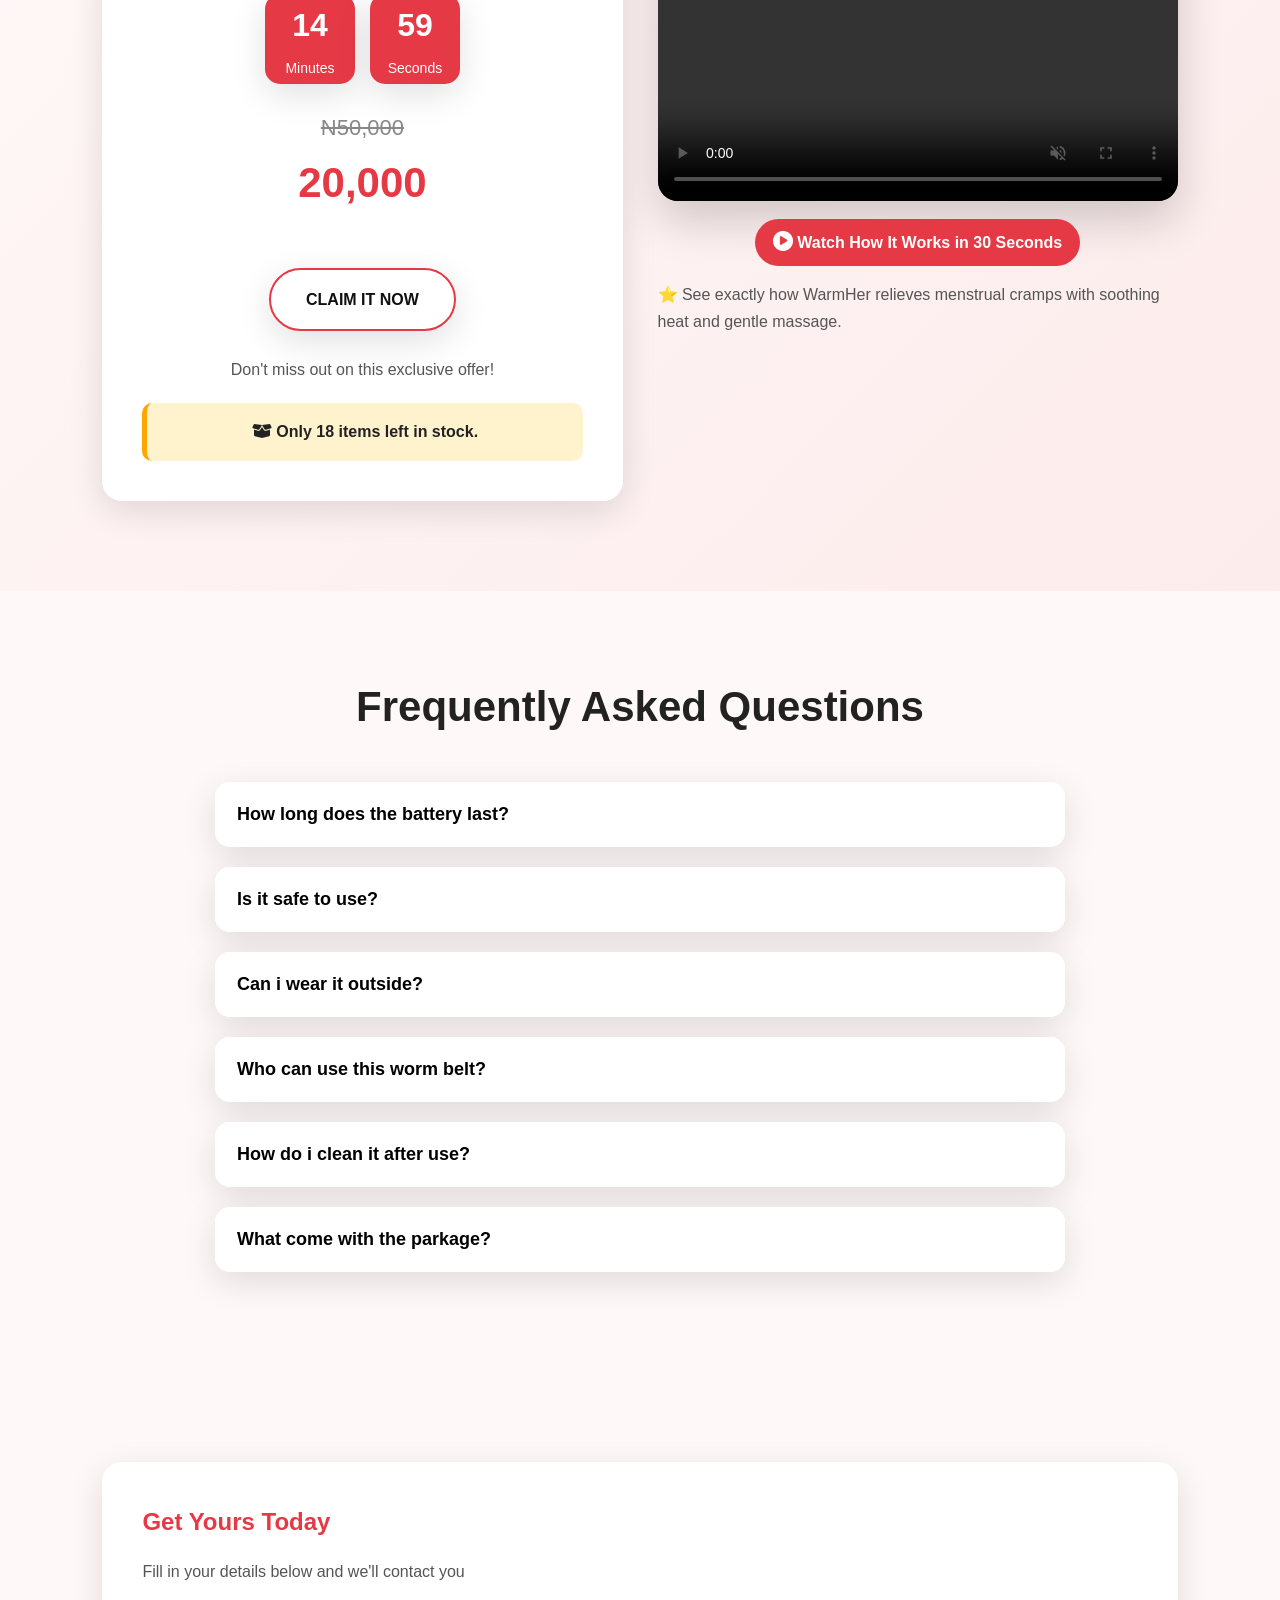
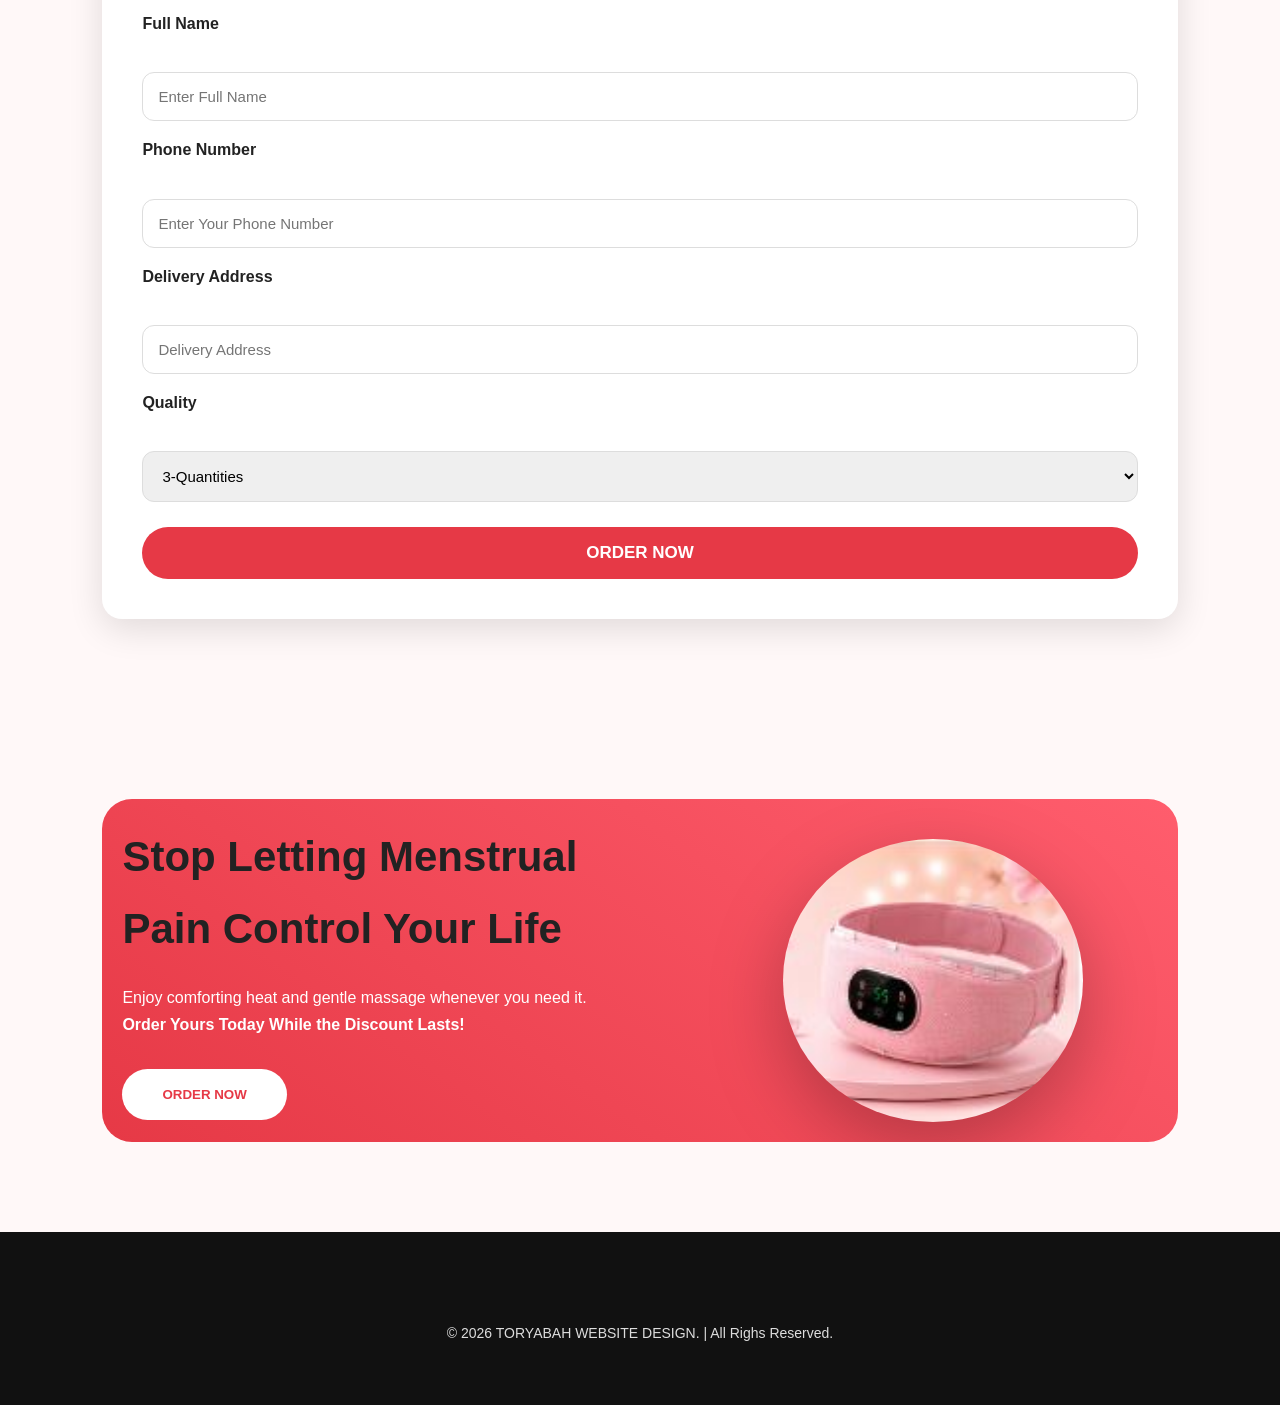
==== commit 02fa8761: "upgrade index page" ====
--- a/index.html
+++ b/index.html
@@ -36,37 +36,54 @@
     <!--HERO SECTION-->
     <section class="hero" id="home">
 
-            <div class="hero-container">
-
-                <div class="hero-content">
-
-                    <div>
-                        <h1>Say Goodbye to Menstrual Pain iN Minutes - <span>Without Painkiller</span></h1>
-                
-                
-                        <p>
-                            The Multifunctional Intelligent Uterine Warm Belt uses soothing heat therapy and gentle vibration
-                            massage to help relieve menstrual cramos, lower back pain, and abdominal discomfort anytime, anywhere.
-                        </p>
-
-                        <a href="#order-form" class="primary-btn">ORDER YOURS TODAY</a>
-                        <a href="#offer-section" class="secondary-btn">Watch How it Works</a>
-
-                        <div class="pay"><p>Payment on Delivery</p></div>
-                
-                    </div>
-               
-
-                    <div class="hero-image">
-                        <img src="./image/belt.JPG" alt="Available image">
-                        
-                     </div>
-
-
-                 </div>
-            </div>
-        </div>
-    </section>
+    <div class="hero-overlay">
+
+        <div class="hero-container">
+
+            <!-- LEFT -->
+            <div class="hero-content">
+
+                <h1>
+                    Say Goodbye to Menstrual Pain iN Minutes -
+                    <span>Without Painkiller</span>
+                </h1>
+
+                <p>
+                    The Multifunctional Intelligent Uterine Warm Belt uses soothing
+                    heat therapy and gentle vibration massage to help relieve
+                    menstrual cramps, lower back pain, and abdominal discomfort.
+                </p>
+
+                <div class="hero-btn">
+
+                    <a href="#order-form" class="primary-btn">
+                        ORDER YOURS TODAY
+                    </a>
+
+                    <a href="#offer-section" class="secondary-btn">
+                        Watch How it Works
+                    </a>
+
+                </div>
+
+                <div class="pay">
+                    <p>Payment on Delivery</p>
+                </div>
+
+            </div>
+
+            <!-- RIGHT -->
+            <div class="hero-image">
+
+                <img src="./image/belt.JPG" alt="Warm Belt">
+
+            </div>
+
+        </div>
+
+    </div>
+
+</section>
 
     <section>
         <div class="features">
--- a/style.css
+++ b/style.css
@@ -1,3 +1,5 @@
+@import url('https://fonts.googleapis.com/css2?family=Montserrat:wght@300;400;500;600;700;800&display=swap');
+
 /* RESET */
 
 *{
@@ -19,7 +21,7 @@
 }
 
 body{
-font-family: 'Monstserrat',sans-serif;
+font-family: 'Monstserrat', sans-serif;
 background: #fff8f8;
 color: var(--dark);
 overflow-x: hidden;
@@ -75,6 +77,7 @@
     transition: .4s;
 }
 .secondary-btn:hover{
+    display: inline-block;
     background: var(--primary);
     color: #fff;
 }
@@ -124,100 +127,159 @@
 
 
 
+/*=========================
+ HERO
+==========================*/
+
 /* HERO */
 
-.hero {
-    min-height: 100vh;
-
-    background: linear-gradient(255,248,248,.93),rgba(255,248,248,.92),url(./image/fav-icon.png);
-
-    background-size: cover;
-    background-position: center;
-
-    display: flex;
-    align-items: center;
-}
-
-/* .hero-overlay{
-    width: 100%;
-}  */
+.hero{
+
+    min-height:100vh;
+    display:flex;
+    align-items:center;
+    background:#fff8f8;
+
+}
+
+.hero-overlay{
+
+    width:100%;
+
+}
+
+.hero-container{
+
+    width:100%;
+    max-width:1200px;
+    margin:auto;
+
+    display:grid;
+    grid-template-columns:1fr 1fr;
+
+    align-items:center;
+    gap:70px;
+
+}
 
 .hero-content{
-    display: grid;
-    grid-template-columns: repeat(2,1fr);
-    gap: 70px;
-    align-items: center;
-    flex-direction:column;
-
-} 
-
-
+
+    max-width:580px;
+
+}
+
+.hero-content h1{
+
+    font-size:60px;
+    line-height:1.2;
+    margin-bottom:25px;
+
+}
 
 .hero-content span{
-    color: var(--primary);
+
+    color:#E63946;
+
 }
 
 .hero-content p{
-    font-size: 20px;
-    margin-bottom: 35px;
+
+    font-size:20px;
+    margin-bottom:35px;
+
 }
 
 .hero-btn{
-    display: flex;
-    gap: 20px;
-    flex-wrap: wrap;
+
+    display:flex;
+    gap:20px;
+    flex-wrap:wrap;
+
 }
 
 .pay{
-    margin-top: 30px;
-    display: inline-block;
-    background: #fff;
-    padding: 14px 22px;
-    border-radius: 50px;
-    box-shadow: var(--shadow);
-    color: var(--primary);
-    font-weight: 700;
-}
-
-
-/*HERO IMAGE*/
+
+    margin-top:30px;
+
+    display:inline-block;
+
+    background:#fff;
+
+    padding:15px 25px;
+
+    border-radius:40px;
+
+    box-shadow:0 15px 30px rgba(0,0,0,.08);
+
+    color:#E63946;
+
+    font-weight:700;
+
+}
 
 .hero-image{
-    position: relative;
+
+    display:flex;
+
+    justify-content:center;
+
+    align-items:center;
+
+    position:relative;
+
+}
+
+.hero-image::before{
+
+    content:"";
+
+    position:absolute;
+
+    width:420px;
+
+    height:420px;
+
+    background:#FADADD;
+
+    border-radius:50%;
+
+    filter:blur(60px);
+
+    z-index:-1;
+
 }
 
 .hero-image img{
-    width: 95%;
-    animation: float 4s ease-in-out infinite;
-    filter: drop-shadow(0 30px 45px rgba(230,57,70.25));
-}
-
-.hero-image::before{
-
-    content: "";
-    position: absolute;
-    width: 350px;
-    height: 350px;
-    background: #FADADD;
-    border-radius: 50%;
-    z-index: -1;
-    left: 50%;
-    top: 50%;
-    transform: translateY(-50%,-50%);
-    filter: blur(40px);
+
+    width:100%;
+    max-width:500px;
+
+    animation:float 4s ease-in-out infinite;
+
 }
 
 @keyframes float{
+
     0%{
-        transform: translateY(0);
+
+        transform:translateY(0);
+
     }
+
     50%{
-        transform: translateY(-18px);
+
+        transform:translateY(-18px);
+
     }
+
     100%{
-        transform: translateY(0);
+
+        transform:translateY(0);
+
     }
-}
+
+}
+
 
 /* FEATURE BOX*/
 
@@ -933,25 +995,36 @@
 
 section{
 
-    padding:70px 5%;
-
-}
-
-.hero{
+    padding: 120px;
+    min-height:auto;
+
+}
+
+.hero-container{
+
+    grid-template-columns:1fr;
 
     text-align:center;
 
+    gap:50px;
+
+}
+
+.hero-content{
+
+    max-width:100%;
+
 }
 
 .hero-content h1{
 
-    font-size:36px;
+    font-size:42px;
 
 }
 
 .hero-content p{
 
-    font-size:17px;
+    font-size:18px;
 
 }
 
@@ -961,6 +1034,11 @@
 
 }
 
+.hero-image img{
+
+    max-width:320px;
+
+}
 .features{
 
     grid-template-columns:1fr;
